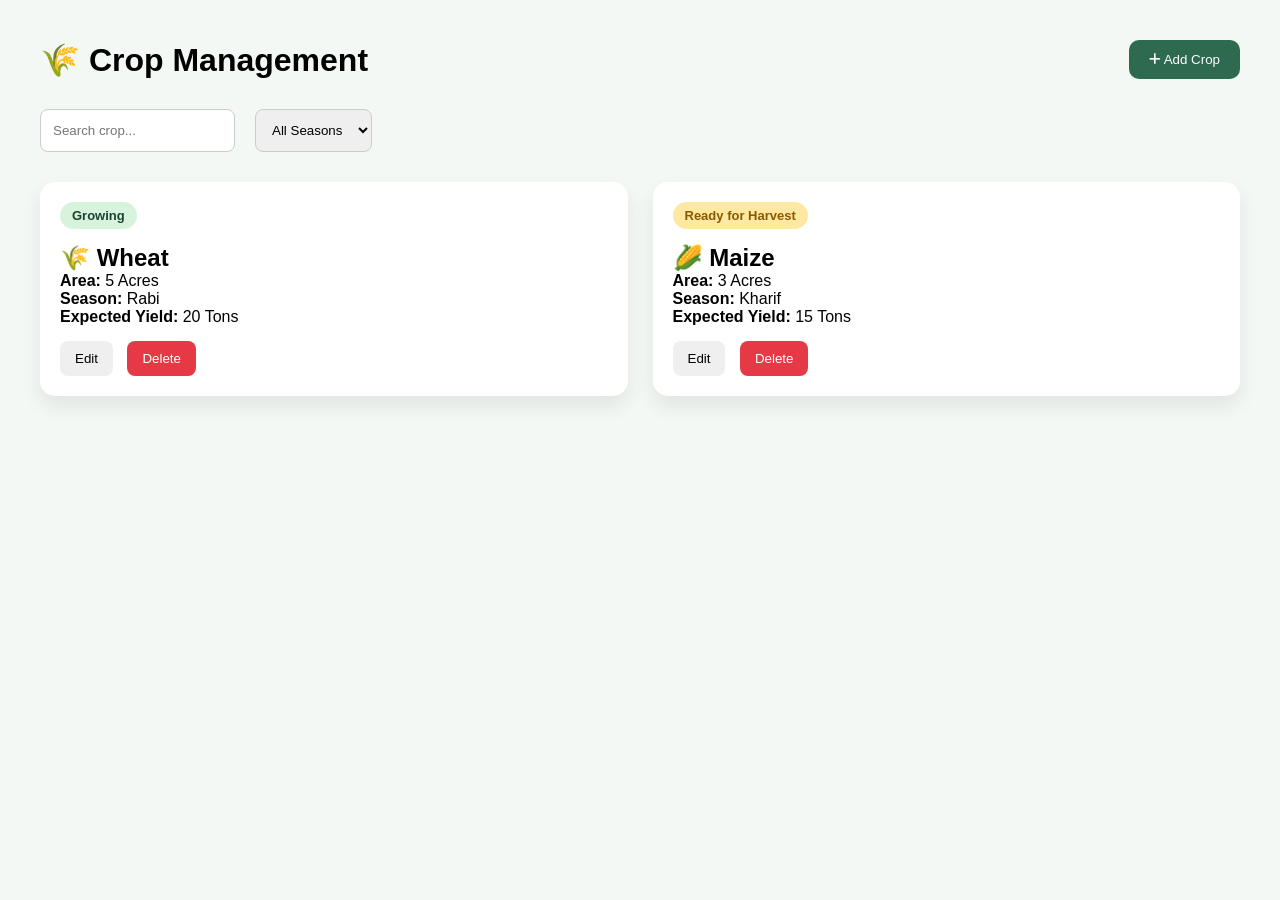
==== crop/crop.html @ 152c87a5 "udated" ====
<!DOCTYPE html>
<html lang="en">

<head>
    <meta charset="UTF-8">
    <meta name="viewport" content="width=device-width, initial-scale=1.0">
    <title>Crop Management | AgriLedger</title>

    <link rel="stylesheet" href="crop.css">

    <!-- Font Awesome -->
    <link rel="stylesheet"
        href="https://cdnjs.cloudflare.com/ajax/libs/font-awesome/6.5.2/css/all.min.css">
</head>

<body>

    <div class="container">

        <!-- Header -->
        <header>

            <h1>🌾 Crop Management</h1>

            <button id="addCropBtn">
                <i class="fa-solid fa-plus"></i>
                Add Crop
            </button>

        </header>

        <!-- Search & Filter -->
        <div class="toolbar">

            <input type="text" placeholder="Search crop...">

            <select>
                <option>All Seasons</option>
                <option>Kharif</option>
                <option>Rabi</option>
                <option>Zaid</option>
            </select>

        </div>

        <!-- Crop Cards -->
        <section class="crop-grid">

            <!-- Wheat -->
            <div class="crop-card">

                <div class="status active">
                    Growing
                </div>

                <h2>🌾 Wheat</h2>

                <p><strong>Area:</strong> 5 Acres</p>

                <p><strong>Season:</strong> Rabi</p>

                <p><strong>Expected Yield:</strong> 20 Tons</p>

                <button>Edit</button>

                <button class="delete">
                    Delete
                </button>

            </div>

            <!-- Maize -->
            <div class="crop-card">

                <div class="status harvest">
                    Ready for Harvest
                </div>

                <h2>🌽 Maize</h2>

                <p><strong>Area:</strong> 3 Acres</p>

                <p><strong>Season:</strong> Kharif</p>

                <p><strong>Expected Yield:</strong> 15 Tons</p>

                <button>Edit</button>

                <button class="delete">
                    Delete
                </button>

            </div>

        </section>

    </div>

    <script src="crop.js"></script>

</body>

</html>
---- crop/crop.css ----
*{

margin:0;

padding:0;

box-sizing:border-box;

font-family:Arial,sans-serif;

}

body{

background:#F4F8F5;

padding:40px;

}

header{

display:flex;

justify-content:space-between;

align-items:center;

margin-bottom:30px;

}

#addCropBtn{

padding:12px 20px;

background:#2D6A4F;

color:white;

border:none;

border-radius:10px;

cursor:pointer;

}

.toolbar{

display:flex;

gap:20px;

margin-bottom:30px;

}

.toolbar input,
.toolbar select{

padding:12px;

border-radius:8px;

border:1px solid #ccc;

}

.crop-grid{

display:grid;

grid-template-columns:repeat(auto-fit,minmax(280px,1fr));

gap:25px;

}

.crop-card{

background:white;

padding:20px;

border-radius:15px;

box-shadow:0 10px 20px rgba(0,0,0,.08);

}

.status{

display:inline-block;

padding:6px 12px;

border-radius:20px;

margin-bottom:15px;

font-size:13px;

font-weight:bold;

}

.active{

background:#D8F3DC;

color:#1B4332;

}

.harvest{

background:#FFE8A1;

color:#8A5A00;

}

.crop-card button{

margin-top:15px;

padding:10px 15px;

border:none;

border-radius:8px;

cursor:pointer;

margin-right:10px;

}

.delete{

background:#E63946;

color:white;

}
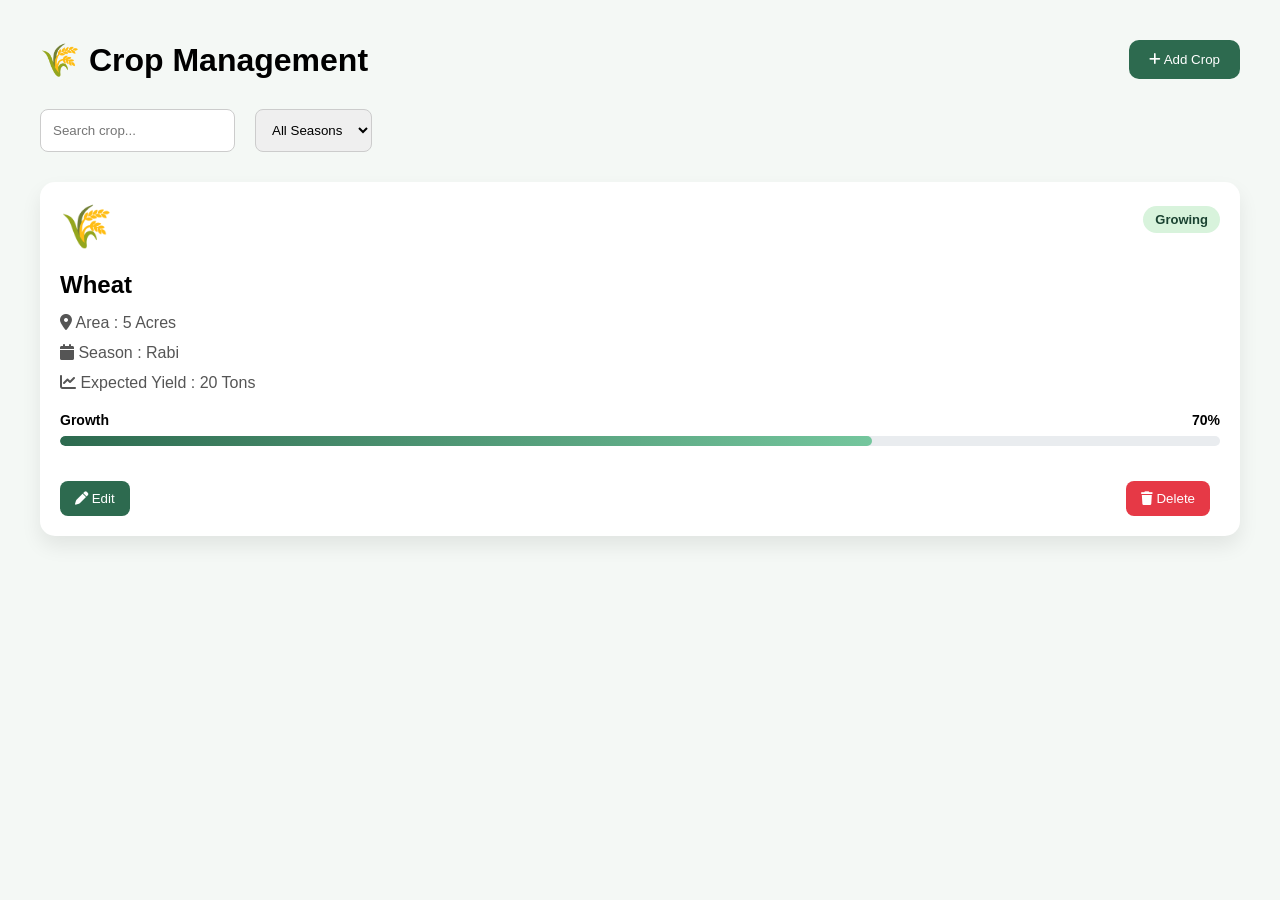
==== commit 957ee86f: "updated" ====
--- a/crop/crop.html
+++ b/crop/crop.html
@@ -46,51 +46,71 @@
         <!-- Crop Cards -->
         <section class="crop-grid">
 
-            <!-- Wheat -->
             <div class="crop-card">
 
-                <div class="status active">
-                    Growing
-                </div>
+    <div class="card-top">
 
-                <h2>🌾 Wheat</h2>
+        <div class="crop-icon">
+            🌾
+        </div>
 
-                <p><strong>Area:</strong> 5 Acres</p>
+        <span class="status active">
+            Growing
+        </span>
 
-                <p><strong>Season:</strong> Rabi</p>
+    </div>
 
-                <p><strong>Expected Yield:</strong> 20 Tons</p>
+    <h2>Wheat</h2>
 
-                <button>Edit</button>
+    <div class="info">
 
-                <button class="delete">
-                    Delete
-                </button>
+        <p><i class="fa-solid fa-location-dot"></i> Area : 5 Acres</p>
 
-            </div>
+        <p><i class="fa-solid fa-calendar"></i> Season : Rabi</p>
 
-            <!-- Maize -->
-            <div class="crop-card">
+        <p><i class="fa-solid fa-chart-line"></i> Expected Yield : 20 Tons</p>
 
-                <div class="status harvest">
-                    Ready for Harvest
-                </div>
+    </div>
 
-                <h2>🌽 Maize</h2>
+    <div class="progress-box">
 
-                <p><strong>Area:</strong> 3 Acres</p>
+        <div class="progress-text">
 
-                <p><strong>Season:</strong> Kharif</p>
+            <span>Growth</span>
 
-                <p><strong>Expected Yield:</strong> 15 Tons</p>
+            <span>70%</span>
 
-                <button>Edit</button>
+        </div>
 
-                <button class="delete">
-                    Delete
-                </button>
+        <div class="progress">
 
-            </div>
+            <div class="progress-fill"></div>
+
+        </div>
+
+    </div>
+
+    <div class="buttons">
+
+        <button class="edit">
+
+            <i class="fa-solid fa-pen"></i>
+
+            Edit
+
+        </button>
+
+        <button class="delete">
+
+            <i class="fa-solid fa-trash"></i>
+
+            Delete
+
+        </button>
+
+    </div>
+
+</div>
 
         </section>
 
--- a/crop/crop.css
+++ b/crop/crop.css
@@ -143,4 +143,120 @@
 
 color:white;
 
+}
+
+.card-top{
+
+display:flex;
+
+justify-content:space-between;
+
+align-items:center;
+
+margin-bottom:20px;
+
+}
+
+.crop-icon{
+
+font-size:42px;
+
+}
+
+.info{
+
+margin-top:15px;
+
+}
+
+.info p{
+
+margin:12px 0;
+
+color:#555;
+
+}
+
+.progress-box{
+
+margin-top:20px;
+
+}
+
+.progress-text{
+
+display:flex;
+
+justify-content:space-between;
+
+margin-bottom:8px;
+
+font-size:14px;
+
+font-weight:600;
+
+}
+
+.progress{
+
+height:10px;
+
+background:#E9ECEF;
+
+border-radius:20px;
+
+overflow:hidden;
+
+}
+
+.progress-fill{
+
+width:70%;
+
+height:100%;
+
+background:linear-gradient(90deg,#2D6A4F,#74C69D);
+
+border-radius:20px;
+
+}
+
+.buttons{
+
+margin-top:20px;
+
+display:flex;
+
+justify-content:space-between;
+
+}
+
+.edit{
+
+background:#2D6A4F;
+
+color:white;
+
+}
+
+.delete{
+
+background:#E63946;
+
+color:white;
+
+}
+
+.crop-card{
+
+transition:.35s;
+
+}
+
+.crop-card:hover{
+
+transform:translateY(-8px);
+
+box-shadow:0 20px 40px rgba(0,0,0,.12);
+
 }
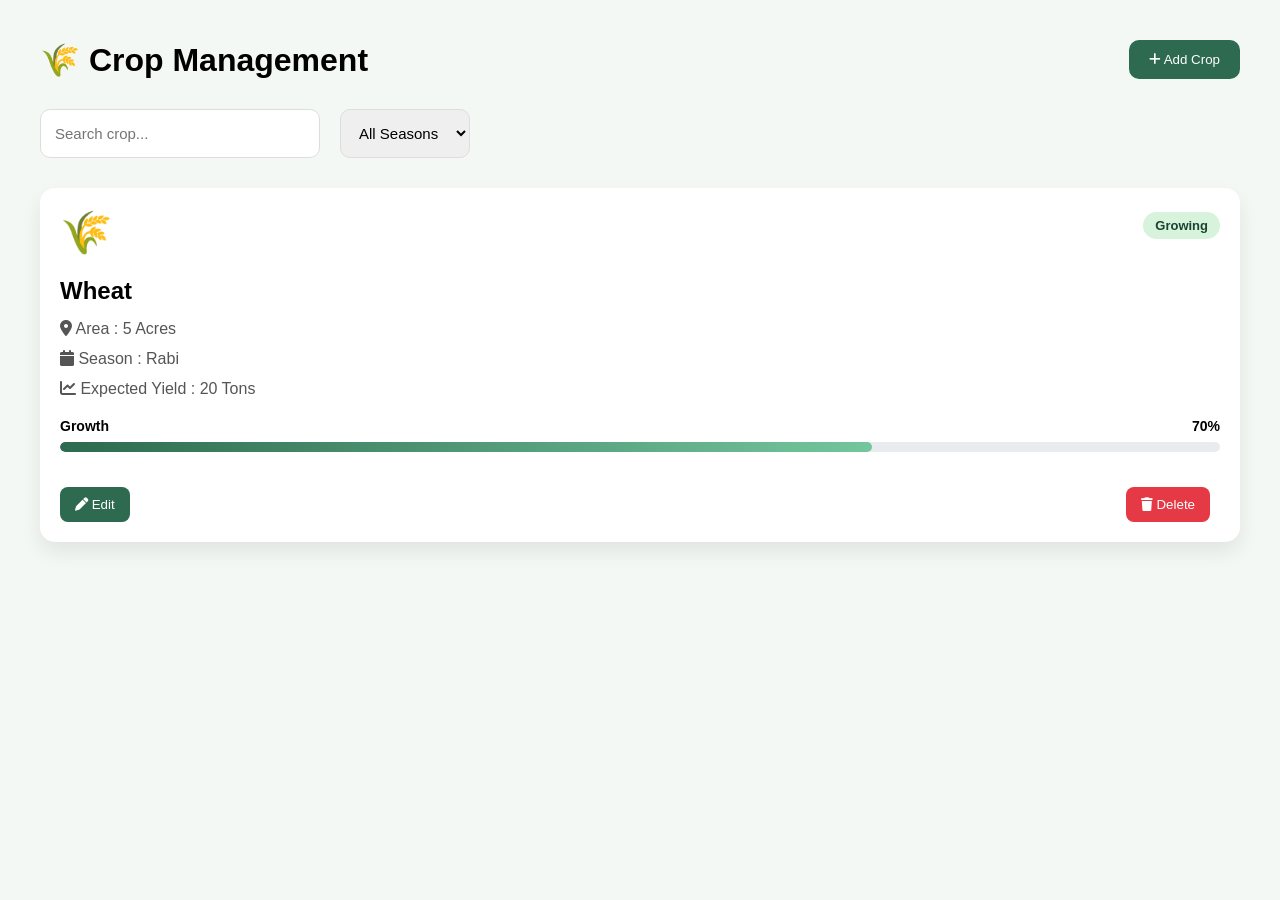
==== commit f5a10b2f: "updated" ====
--- a/crop/crop.html
+++ b/crop/crop.html
@@ -32,7 +32,10 @@
         <!-- Search & Filter -->
         <div class="toolbar">
 
-            <input type="text" placeholder="Search crop...">
+            <input
+type="text"
+id="searchCrop"
+placeholder="Search crop...">
 
             <select>
                 <option>All Seasons</option>
@@ -43,8 +46,67 @@
 
         </div>
 
+        <!-- Add Crop Modal -->
+
+<div class="modal" id="cropModal">
+
+    <div class="modal-content">
+
+        <div class="modal-header">
+
+            <h2>Add New Crop</h2>
+
+            <span id="closeModal">&times;</span>
+
+        </div>
+
+        <select id="cropName">
+
+<option value="">Select Crop</option>
+
+<option>Wheat</option>
+
+<option>Rice</option>
+
+<option>Cotton</option>
+
+<option>Maize</option>
+
+<option>Sugarcane</option>
+
+<option>Potato</option>
+
+<option>Tomato</option>
+
+<option>Onion</option>
+
+</select>
+
+        <input type="text" id="cropArea" placeholder="Area (Acres)">
+
+        <select id="cropSeason">
+
+    <option value="">Select Season</option>
+
+    <option>Kharif</option>
+
+    <option>Rabi</option>
+
+    <option>Zaid</option>
+
+</select>
+        <input type="text" id="cropYield" placeholder="Expected Yield">
+
+        <button id="saveCrop">
+            Save Crop
+        </button>
+
+    </div>
+
+</div>
+
         <!-- Crop Cards -->
-        <section class="crop-grid">
+        <section class="crop-grid" id="cropGrid">
 
             <div class="crop-card">
 
--- a/crop/crop.css
+++ b/crop/crop.css
@@ -56,207 +56,344 @@
 
 }
 
-.toolbar input,
+.toolbar input{
+
+width:280px;
+
+padding:14px;
+
+border-radius:10px;
+
+border:1px solid #ddd;
+
+font-size:15px;
+
+transition:.3s;
+
+}
+
+.toolbar input:focus{
+
+outline:none;
+
+border-color:#2D6A4F;
+
+box-shadow:0 0 8px rgba(45,106,79,.3);
+
+}
+
 .toolbar select{
 
+padding:14px;
+
+border-radius:10px;
+
+border:1px solid #ddd;
+
+font-size:15px;
+
+cursor:pointer;
+
+}
+
+.crop-grid{
+
+display:grid;
+
+grid-template-columns:repeat(auto-fit,minmax(280px,1fr));
+
+gap:25px;
+
+}
+
+.crop-card{
+
+background:white;
+
+padding:20px;
+
+border-radius:15px;
+
+box-shadow:0 10px 20px rgba(0,0,0,.08);
+
+}
+
+.status{
+
+display:inline-block;
+
+padding:6px 12px;
+
+border-radius:20px;
+
+margin-bottom:15px;
+
+font-size:13px;
+
+font-weight:bold;
+
+}
+
+.active{
+
+background:#D8F3DC;
+
+color:#1B4332;
+
+}
+
+.harvest{
+
+background:#FFE8A1;
+
+color:#8A5A00;
+
+}
+
+.crop-card button{
+
+margin-top:15px;
+
+padding:10px 15px;
+
+border:none;
+
+border-radius:8px;
+
+cursor:pointer;
+
+margin-right:10px;
+
+}
+
+.delete{
+
+background:#E63946;
+
+color:white;
+
+}
+
+.card-top{
+
+display:flex;
+
+justify-content:space-between;
+
+align-items:center;
+
+margin-bottom:20px;
+
+}
+
+.crop-icon{
+
+font-size:42px;
+
+}
+
+.info{
+
+margin-top:15px;
+
+}
+
+.info p{
+
+margin:12px 0;
+
+color:#555;
+
+}
+
+.progress-box{
+
+margin-top:20px;
+
+}
+
+.progress-text{
+
+display:flex;
+
+justify-content:space-between;
+
+margin-bottom:8px;
+
+font-size:14px;
+
+font-weight:600;
+
+}
+
+.progress{
+
+height:10px;
+
+background:#E9ECEF;
+
+border-radius:20px;
+
+overflow:hidden;
+
+}
+
+.progress-fill{
+
+width:70%;
+
+height:100%;
+
+background:linear-gradient(90deg,#2D6A4F,#74C69D);
+
+border-radius:20px;
+
+}
+
+.buttons{
+
+margin-top:20px;
+
+display:flex;
+
+justify-content:space-between;
+
+}
+
+.edit{
+
+background:#2D6A4F;
+
+color:white;
+
+}
+
+.delete{
+
+background:#E63946;
+
+color:white;
+
+}
+
+.crop-card{
+
+transition:.35s;
+
+}
+
+.crop-card:hover{
+
+transform:translateY(-8px);
+
+box-shadow:0 20px 40px rgba(0,0,0,.12);
+
+}
+
+/* Modal */
+
+.modal{
+
+display:none;
+
+position:fixed;
+
+top:0;
+
+left:0;
+
+width:100%;
+
+height:100%;
+
+background:rgba(0,0,0,.5);
+
+justify-content:center;
+
+align-items:center;
+
+}
+
+.modal-content{
+
+background:white;
+
+width:400px;
+
+padding:30px;
+
+border-radius:15px;
+
+display:flex;
+
+flex-direction:column;
+
+gap:15px;
+
+animation:popup .3s ease;
+
+}
+
+.modal-header{
+
+display:flex;
+
+justify-content:space-between;
+
+align-items:center;
+
+}
+
+.modal-header span{
+
+font-size:28px;
+
+cursor:pointer;
+
+}
+
+.modal-content input{
+
 padding:12px;
 
+border:1px solid #ddd;
+
 border-radius:8px;
 
-border:1px solid #ccc;
-
-}
-
-.crop-grid{
-
-display:grid;
-
-grid-template-columns:repeat(auto-fit,minmax(280px,1fr));
-
-gap:25px;
-
-}
-
-.crop-card{
-
-background:white;
-
-padding:20px;
-
-border-radius:15px;
-
-box-shadow:0 10px 20px rgba(0,0,0,.08);
-
-}
-
-.status{
-
-display:inline-block;
-
-padding:6px 12px;
-
-border-radius:20px;
-
-margin-bottom:15px;
-
-font-size:13px;
-
-font-weight:bold;
-
-}
-
-.active{
-
-background:#D8F3DC;
-
-color:#1B4332;
-
-}
-
-.harvest{
-
-background:#FFE8A1;
-
-color:#8A5A00;
-
-}
-
-.crop-card button{
-
-margin-top:15px;
-
-padding:10px 15px;
+}
+
+#saveCrop{
+
+padding:12px;
 
 border:none;
 
+background:#2D6A4F;
+
+color:white;
+
 border-radius:8px;
 
 cursor:pointer;
 
-margin-right:10px;
-
-}
-
-.delete{
-
-background:#E63946;
-
-color:white;
-
-}
-
-.card-top{
-
-display:flex;
-
-justify-content:space-between;
-
-align-items:center;
-
-margin-bottom:20px;
-
-}
-
-.crop-icon{
-
-font-size:42px;
-
-}
-
-.info{
-
-margin-top:15px;
-
-}
-
-.info p{
-
-margin:12px 0;
-
-color:#555;
-
-}
-
-.progress-box{
-
-margin-top:20px;
-
-}
-
-.progress-text{
-
-display:flex;
-
-justify-content:space-between;
-
-margin-bottom:8px;
-
-font-size:14px;
-
-font-weight:600;
-
-}
-
-.progress{
-
-height:10px;
-
-background:#E9ECEF;
-
-border-radius:20px;
-
-overflow:hidden;
-
-}
-
-.progress-fill{
-
-width:70%;
-
-height:100%;
-
-background:linear-gradient(90deg,#2D6A4F,#74C69D);
-
-border-radius:20px;
-
-}
-
-.buttons{
-
-margin-top:20px;
-
-display:flex;
-
-justify-content:space-between;
-
-}
-
-.edit{
-
-background:#2D6A4F;
-
-color:white;
-
-}
-
-.delete{
-
-background:#E63946;
-
-color:white;
-
-}
-
-.crop-card{
-
-transition:.35s;
-
-}
-
-.crop-card:hover{
-
-transform:translateY(-8px);
-
-box-shadow:0 20px 40px rgba(0,0,0,.12);
+}
+
+@keyframes popup{
+
+from{
+
+transform:scale(.8);
+
+opacity:0;
+
+}
+
+to{
+
+transform:scale(1);
+
+opacity:1;
+
+}
 
 }
